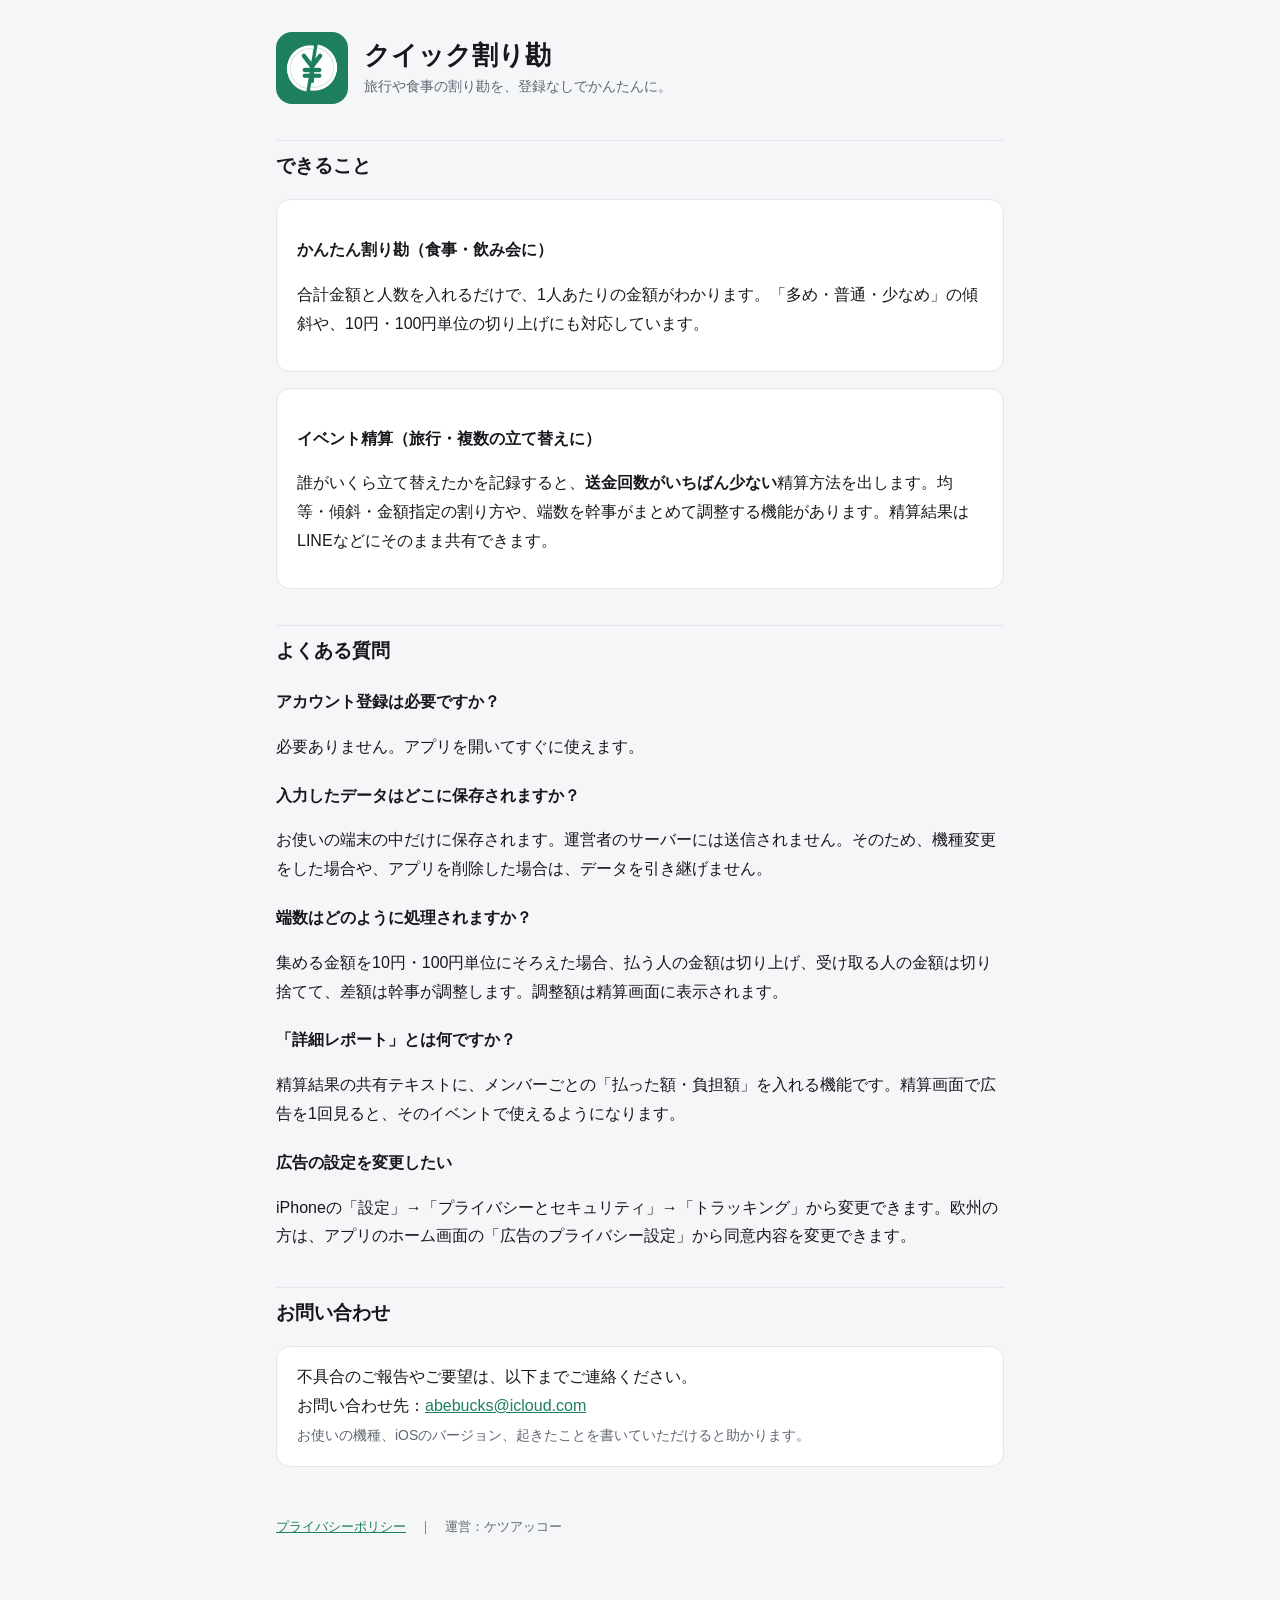
==== quick-warikan/index.html @ 1eaf5287 "Add files via upload" ====
<!doctype html>
<html lang="ja">
<head>
<meta charset="utf-8">
<meta name="viewport" content="width=device-width, initial-scale=1">
<title>クイック割り勘｜サポート</title>
<meta name="description" content="旅行や食事の割り勘をかんたんに。割り勘アプリ「クイック割り勘」のサポートページ">
<link rel="icon" href="icon.png">
<link rel="stylesheet" href="../assets/style.css">
</head>
<body>
<main>
  <header class="app">
    <img src="icon.png" alt="クイック割り勘のアイコン">
    <div>
      <h1>クイック割り勘</h1>
      <div class="sub">旅行や食事の割り勘を、登録なしでかんたんに。</div>
    </div>
  </header>

  <h2>できること</h2>
  <div class="card">
    <h3>かんたん割り勘（食事・飲み会に）</h3>
    <p>合計金額と人数を入れるだけで、1人あたりの金額がわかります。「多め・普通・少なめ」の傾斜や、10円・100円単位の切り上げにも対応しています。</p>
  </div>
  <div class="card">
    <h3>イベント精算（旅行・複数の立て替えに）</h3>
    <p>誰がいくら立て替えたかを記録すると、<strong>送金回数がいちばん少ない</strong>精算方法を出します。均等・傾斜・金額指定の割り方や、端数を幹事がまとめて調整する機能があります。精算結果はLINEなどにそのまま共有できます。</p>
  </div>

  <h2>よくある質問</h2>
  <h3>アカウント登録は必要ですか？</h3>
  <p>必要ありません。アプリを開いてすぐに使えます。</p>
  <h3>入力したデータはどこに保存されますか？</h3>
  <p>お使いの端末の中だけに保存されます。運営者のサーバーには送信されません。そのため、機種変更をした場合や、アプリを削除した場合は、データを引き継げません。</p>
  <h3>端数はどのように処理されますか？</h3>
  <p>集める金額を10円・100円単位にそろえた場合、払う人の金額は切り上げ、受け取る人の金額は切り捨てて、差額は幹事が調整します。調整額は精算画面に表示されます。</p>
  <h3>「詳細レポート」とは何ですか？</h3>
  <p>精算結果の共有テキストに、メンバーごとの「払った額・負担額」を入れる機能です。精算画面で広告を1回見ると、そのイベントで使えるようになります。</p>
  <h3>広告の設定を変更したい</h3>
  <p>iPhoneの「設定」→「プライバシーとセキュリティ」→「トラッキング」から変更できます。欧州の方は、アプリのホーム画面の「広告のプライバシー設定」から同意内容を変更できます。</p>

  <h2>お問い合わせ</h2>
  <div class="card">
    不具合のご報告やご要望は、以下までご連絡ください。<br>
    お問い合わせ先：<a href="mailto:abebucks@icloud.com">abebucks@icloud.com</a><br>
    <span class="sub">お使いの機種、iOSのバージョン、起きたことを書いていただけると助かります。</span>
  </div>

  <footer>
    <a href="privacy.html">プライバシーポリシー</a>　｜　運営：ケツアッコー
  </footer>
</main>
</body>
</html>
---- assets/style.css ----
:root {
  --bg: #f5f6f8;
  --card: #ffffff;
  --text: #16181d;
  --sub: #5f6673;
  --border: #e2e5ea;
  --primary: #1e7f5c;
  --accent-bg: #e7f4ee;
}
@media (prefers-color-scheme: dark) {
  :root {
    --bg: #0f1115;
    --card: #1a1d23;
    --text: #f2f4f7;
    --sub: #a0a7b4;
    --border: #2b3038;
    --primary: #3dba8a;
    --accent-bg: #173327;
  }
}
* { box-sizing: border-box; }
body {
  margin: 0;
  background: var(--bg);
  color: var(--text);
  font-family: -apple-system, BlinkMacSystemFont, "Hiragino Sans", "Hiragino Kaku Gothic ProN", "Yu Gothic UI", Meiryo, sans-serif;
  line-height: 1.8;
  font-size: 16px;
}
main { max-width: 760px; margin: 0 auto; padding: 32px 16px 64px; }
header.app { display: flex; align-items: center; gap: 16px; margin-bottom: 24px; }
header.app img { width: 72px; height: 72px; border-radius: 16px; }
h1 { font-size: 26px; line-height: 1.4; margin: 0; }
h2 { font-size: 19px; margin: 36px 0 8px; padding-top: 8px; border-top: 1px solid var(--border); }
h3 { font-size: 16px; margin: 20px 0 4px; }
p, li { color: var(--text); }
.sub { color: var(--sub); font-size: 14px; }
.card { background: var(--card); border: 1px solid var(--border); border-radius: 14px; padding: 16px 20px; margin: 16px 0; }
.note { background: var(--accent-bg); border-radius: 12px; padding: 12px 16px; }
a { color: var(--primary); }
table { border-collapse: collapse; width: 100%; font-size: 15px; }
th, td { border: 1px solid var(--border); padding: 8px 10px; text-align: left; vertical-align: top; }
th { background: var(--accent-bg); }
footer { margin-top: 48px; color: var(--sub); font-size: 13px; }
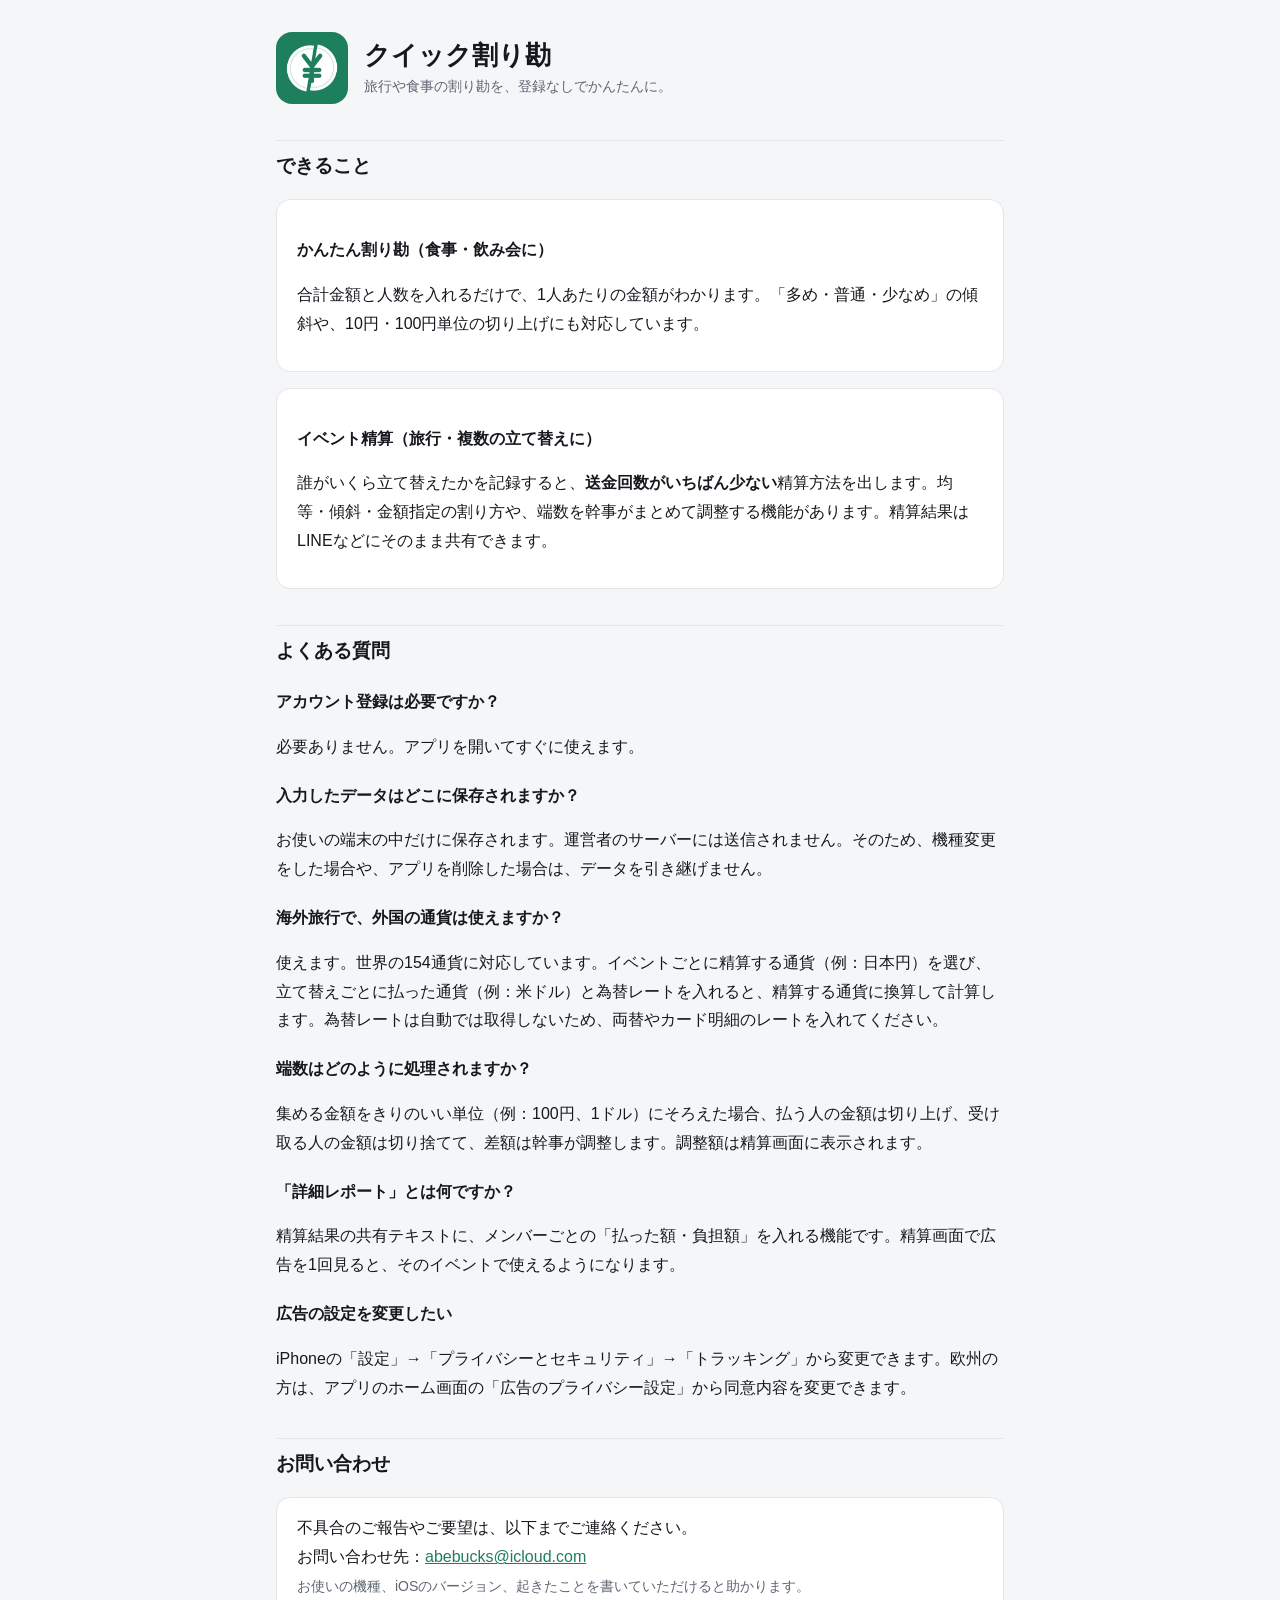
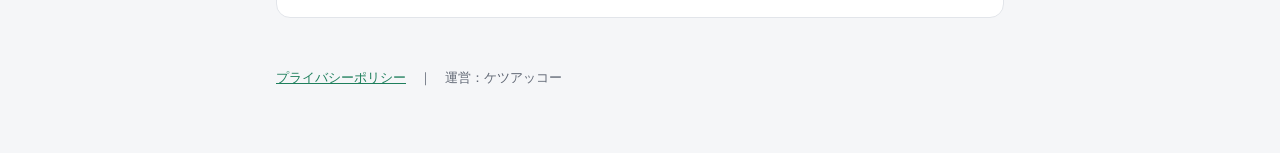
==== commit fd11cdee: "Add files via upload" ====
--- a/quick-warikan/index.html
+++ b/quick-warikan/index.html
@@ -33,8 +33,10 @@
   <p>必要ありません。アプリを開いてすぐに使えます。</p>
   <h3>入力したデータはどこに保存されますか？</h3>
   <p>お使いの端末の中だけに保存されます。運営者のサーバーには送信されません。そのため、機種変更をした場合や、アプリを削除した場合は、データを引き継げません。</p>
+  <h3>海外旅行で、外国の通貨は使えますか？</h3>
+  <p>使えます。世界の154通貨に対応しています。イベントごとに精算する通貨（例：日本円）を選び、立て替えごとに払った通貨（例：米ドル）と為替レートを入れると、精算する通貨に換算して計算します。為替レートは自動では取得しないため、両替やカード明細のレートを入れてください。</p>
   <h3>端数はどのように処理されますか？</h3>
-  <p>集める金額を10円・100円単位にそろえた場合、払う人の金額は切り上げ、受け取る人の金額は切り捨てて、差額は幹事が調整します。調整額は精算画面に表示されます。</p>
+  <p>集める金額をきりのいい単位（例：100円、1ドル）にそろえた場合、払う人の金額は切り上げ、受け取る人の金額は切り捨てて、差額は幹事が調整します。調整額は精算画面に表示されます。</p>
   <h3>「詳細レポート」とは何ですか？</h3>
   <p>精算結果の共有テキストに、メンバーごとの「払った額・負担額」を入れる機能です。精算画面で広告を1回見ると、そのイベントで使えるようになります。</p>
   <h3>広告の設定を変更したい</h3>
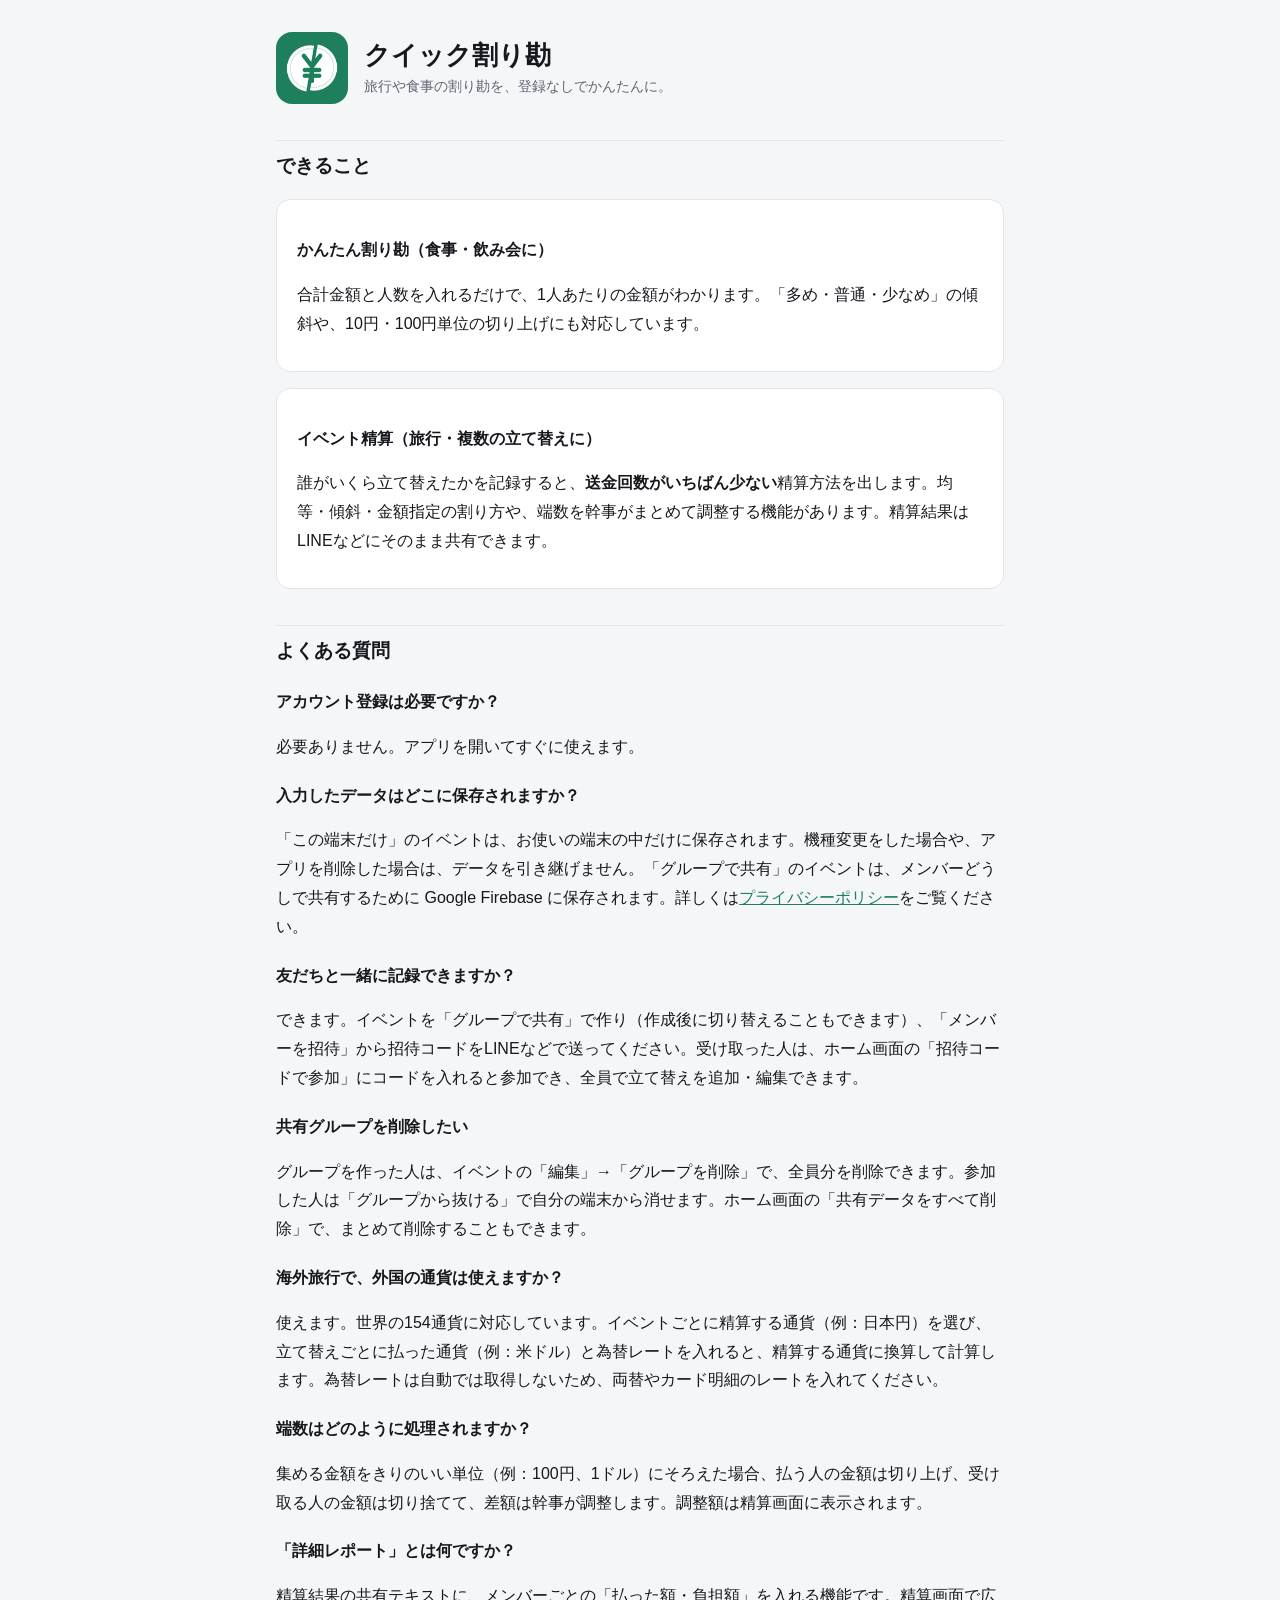
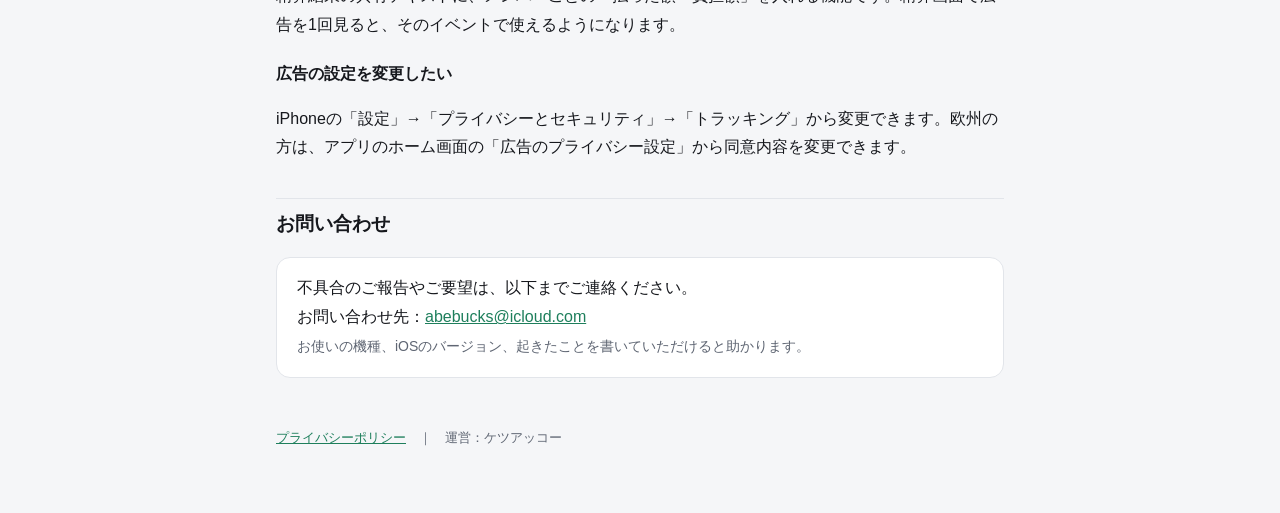
==== commit 8a08431e: "Add files via upload" ====
--- a/quick-warikan/index.html
+++ b/quick-warikan/index.html
@@ -32,7 +32,11 @@
   <h3>アカウント登録は必要ですか？</h3>
   <p>必要ありません。アプリを開いてすぐに使えます。</p>
   <h3>入力したデータはどこに保存されますか？</h3>
-  <p>お使いの端末の中だけに保存されます。運営者のサーバーには送信されません。そのため、機種変更をした場合や、アプリを削除した場合は、データを引き継げません。</p>
+  <p>「この端末だけ」のイベントは、お使いの端末の中だけに保存されます。機種変更をした場合や、アプリを削除した場合は、データを引き継げません。「グループで共有」のイベントは、メンバーどうしで共有するために Google Firebase に保存されます。詳しくは<a href="privacy.html">プライバシーポリシー</a>をご覧ください。</p>
+  <h3>友だちと一緒に記録できますか？</h3>
+  <p>できます。イベントを「グループで共有」で作り（作成後に切り替えることもできます）、「メンバーを招待」から招待コードをLINEなどで送ってください。受け取った人は、ホーム画面の「招待コードで参加」にコードを入れると参加でき、全員で立て替えを追加・編集できます。</p>
+  <h3>共有グループを削除したい</h3>
+  <p>グループを作った人は、イベントの「編集」→「グループを削除」で、全員分を削除できます。参加した人は「グループから抜ける」で自分の端末から消せます。ホーム画面の「共有データをすべて削除」で、まとめて削除することもできます。</p>
   <h3>海外旅行で、外国の通貨は使えますか？</h3>
   <p>使えます。世界の154通貨に対応しています。イベントごとに精算する通貨（例：日本円）を選び、立て替えごとに払った通貨（例：米ドル）と為替レートを入れると、精算する通貨に換算して計算します。為替レートは自動では取得しないため、両替やカード明細のレートを入れてください。</p>
   <h3>端数はどのように処理されますか？</h3>
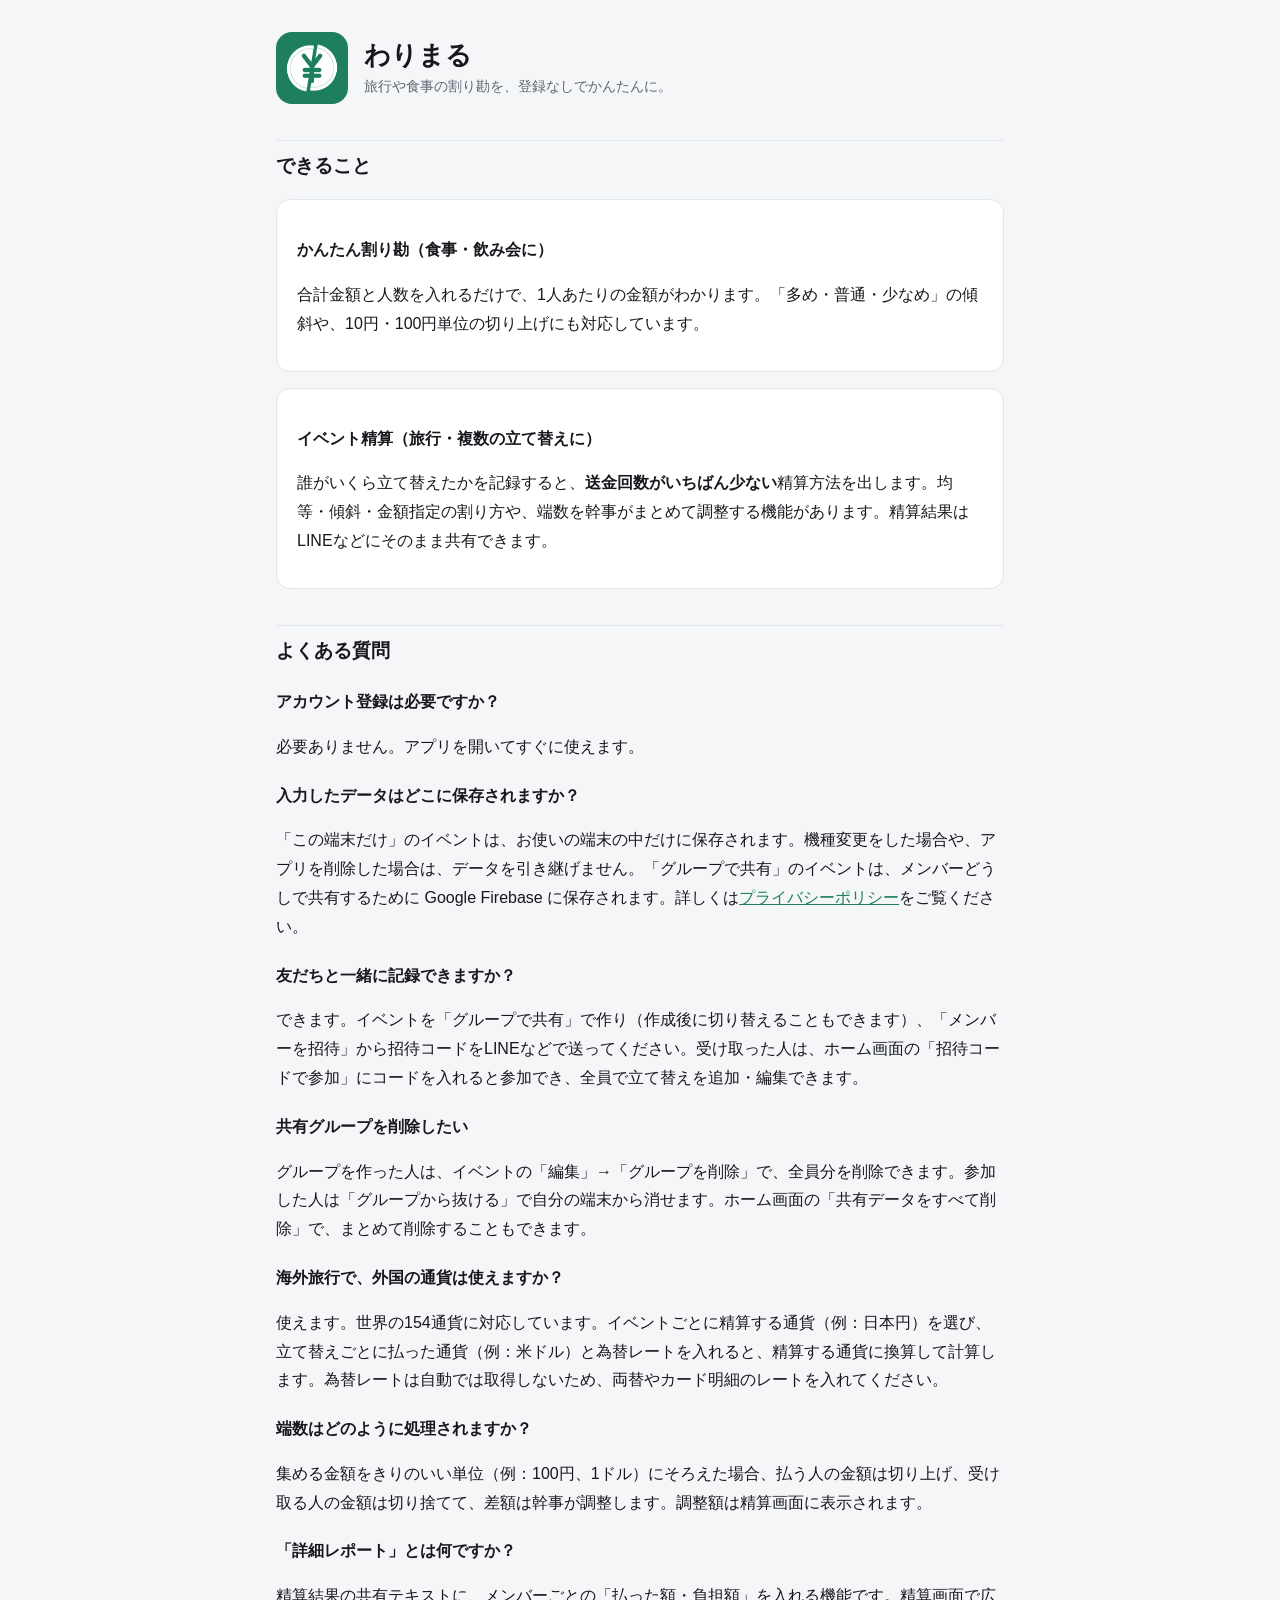
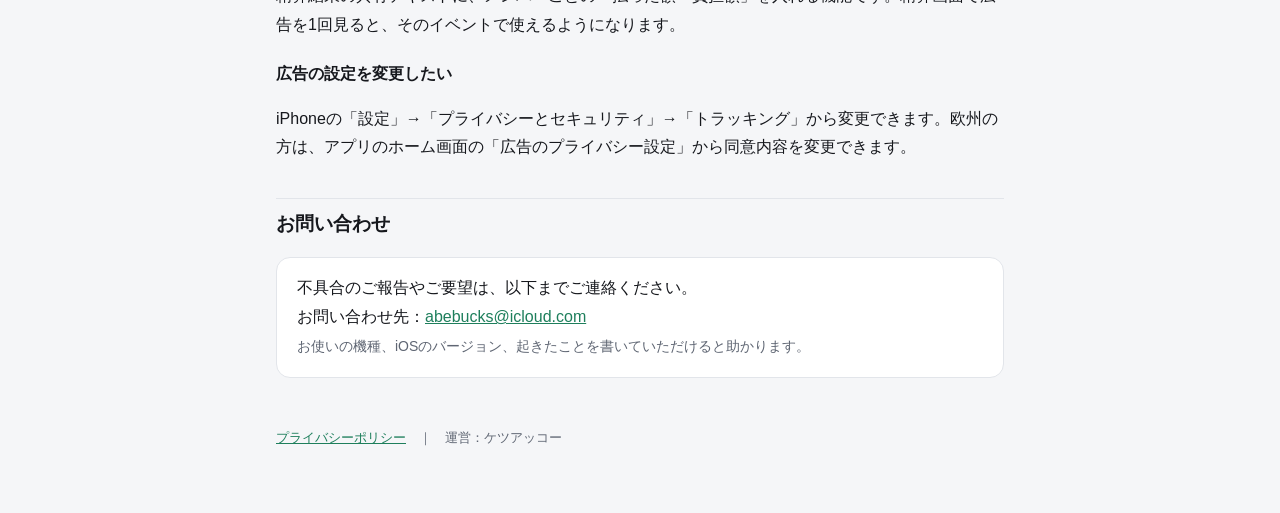
==== commit 7153751a: "アプリ名を「わりまる」に変更" ====
--- a/quick-warikan/index.html
+++ b/quick-warikan/index.html
@@ -3,17 +3,17 @@
 <head>
 <meta charset="utf-8">
 <meta name="viewport" content="width=device-width, initial-scale=1">
-<title>クイック割り勘｜サポート</title>
-<meta name="description" content="旅行や食事の割り勘をかんたんに。割り勘アプリ「クイック割り勘」のサポートページ">
+<title>わりまる｜サポート</title>
+<meta name="description" content="旅行や食事の割り勘をかんたんに。割り勘アプリ「わりまる」のサポートページ">
 <link rel="icon" href="icon.png">
 <link rel="stylesheet" href="../assets/style.css">
 </head>
 <body>
 <main>
   <header class="app">
-    <img src="icon.png" alt="クイック割り勘のアイコン">
+    <img src="icon.png" alt="わりまるのアイコン">
     <div>
-      <h1>クイック割り勘</h1>
+      <h1>わりまる</h1>
       <div class="sub">旅行や食事の割り勘を、登録なしでかんたんに。</div>
     </div>
   </header>
